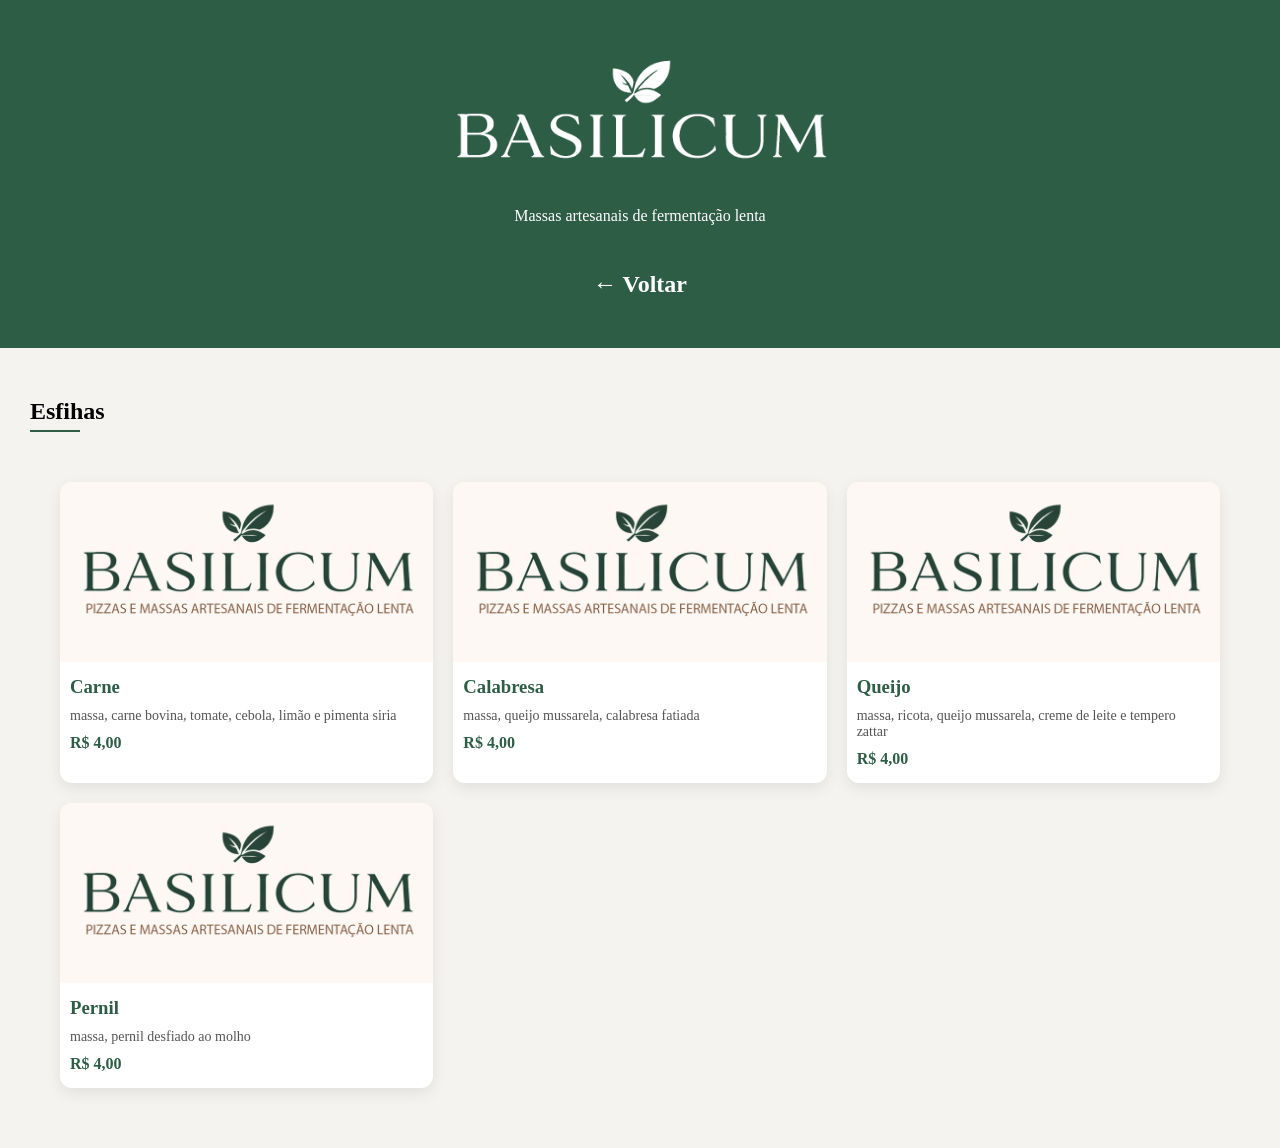
==== esfihas.html @ 0a45ecd9 "focaccia e esfihas" ====
<!DOCTYPE html>
<html lang="pt-br">
<head>
  <meta charset="UTF-8">
  <title>Esfihas - Basilicum</title>
  <link rel="stylesheet" href="style.css">
</head>
<body>

<header class="header">
  <img style="width: 431px; height: 157px;" src="Imagens\index\logosemfundoindex.png" alt="logo">
  <p>Massas artesanais de fermentação lenta</p>
  <p></p>
  <a href="index.html" class="voltar"><h2>← Voltar </h2></a>
</header>

<section class="pagina">
  <h1 class="titulo-secao">Esfihas</h1>
<section class="pagina-grid">

  <div class="item">
    <img src="Imagens\placeholder.png">
    <h3>Carne</h3>
    <p>massa, carne bovina, tomate, cebola, limão e pimenta siria</p>
    <div class="preco">R$ 4,00</div>
  </div>

  <div class="item">
    <img src="Imagens\placeholder.png">
    <h3>Calabresa</h3>
    <p>massa, queijo mussarela, calabresa fatiada </p>
    <div class="preco">R$ 4,00</div>
  </div>

  <div class="item">
    <img src="Imagens\placeholder.png">
    <h3>Queijo</h3>
    <p>massa, ricota, queijo mussarela, creme de leite e tempero zattar</p>
    <div class="preco">R$ 4,00</div>
  </div>

  <div class="item">
    <img src="Imagens\placeholder.png">
    <h3>Pernil</h3>
    <p>massa, pernil desfiado ao molho </p>
    <div class="preco">R$ 4,00</div>
  </div>



</body>
</html>
---- style.css ----
body {
  margin: 0;
  font-family: 'Georgia', serif;
  background: #f5f3ef;
}

/* HEADER */
.header {
  background: #2e5d46;
  color: white;
  text-align: center;
  padding: 30px 20px;
}

.header h1 {
  margin: 0;
  letter-spacing: 2px;
}
.titulo-secao::after {
  content: "";
  display: block;
  width: 50px;
  height: 2px;
  background: #2e5d46;
  margin-top: 5px;
}
/* GRID */
.container-produtos {
  display: grid;
  grid-template-columns: repeat(auto-fit, minmax(280px, 1fr));
  gap: 25px;
  padding: 30px;
}

/* CARD */
.card {
  text-decoration: none;
  color: inherit;
  background: white;
  border-radius: 15px;
  overflow: hidden;
  box-shadow: 0 8px 20px rgba(0,0,0,0.08);
  transition: 0.3s;
}

.card:hover {
  transform: translateY(-5px);
}

/* IMG */
.card img {
  width: 100%;
  height: 200px;
  object-fit: cover;
}

/* CONTENT */
.card-content {
  padding: 20px;
}

.tag {
  background: #2e5d46;
  color: white;
  font-size: 12px;
  padding: 5px 10px;
  border-radius: 20px;
}

.card h3 {
  margin: 10px 0;
  color: #2e5d46;
}

.preco {
  font-weight: bold;
  color: #2e5d46;
}

/* FOOTER */
.footer {
  text-align: center;
  padding: 20px;
  background: #ddd;
}

/* PÁGINA INTERNA */
.pagina {
  padding: 30px;
}

.produto-detalhe {
  display: grid;
  grid-template-columns: 1fr 1fr;
  gap: 30px;
}

.produto-detalhe img {
  width: 100%;
  border-radius: 10px;
}

.desc {
  color: #555;
}

/* BOTÃO VOLTAR */
.voltar {
  display: inline-block;
  margin-top: 10px;
  color: white;
  text-decoration: none;
}

.btn-whatsapp {
  position: fixed;
  bottom: 20px;
  right: 20px;
  background: #25d366;
  color: white;
  padding: 14px 18px;
  border-radius: 30px;
  text-decoration: none;
  font-weight: bold;
  font-size: 14px;
  box-shadow: 0 6px 15px rgba(0,0,0,0.25);
  transition: 0.3s;
}

.btn-whatsapp:hover {
  transform: scale(1.05);
}
.pagina-grid {
  display: grid;
  grid-template-columns: repeat(auto-fill, minmax(300px, 1fr));
  gap: 20px;
  padding: 30px;
}
.item {
  background: white;
  border-radius: 12px;
  overflow: hidden;
  padding-bottom: 15px;
  box-shadow: 0 5px 15px rgba(0,0,0,0.08);
  transition: 0.3s;
}

.item:hover {
  transform: translateY(-5px);
}

.item img {
  width: 100%;
  height: 180px;
  object-fit: cover;
}

.item h3 {
  margin: 10px;
  color: #2e5d46;
}

.item p {
  margin: 0 10px 10px;
  font-size: 14px;
  color: #555;
}

.item .preco {
  margin: 0 10px;
  font-weight: bold;
  color: #2e5d46;
}
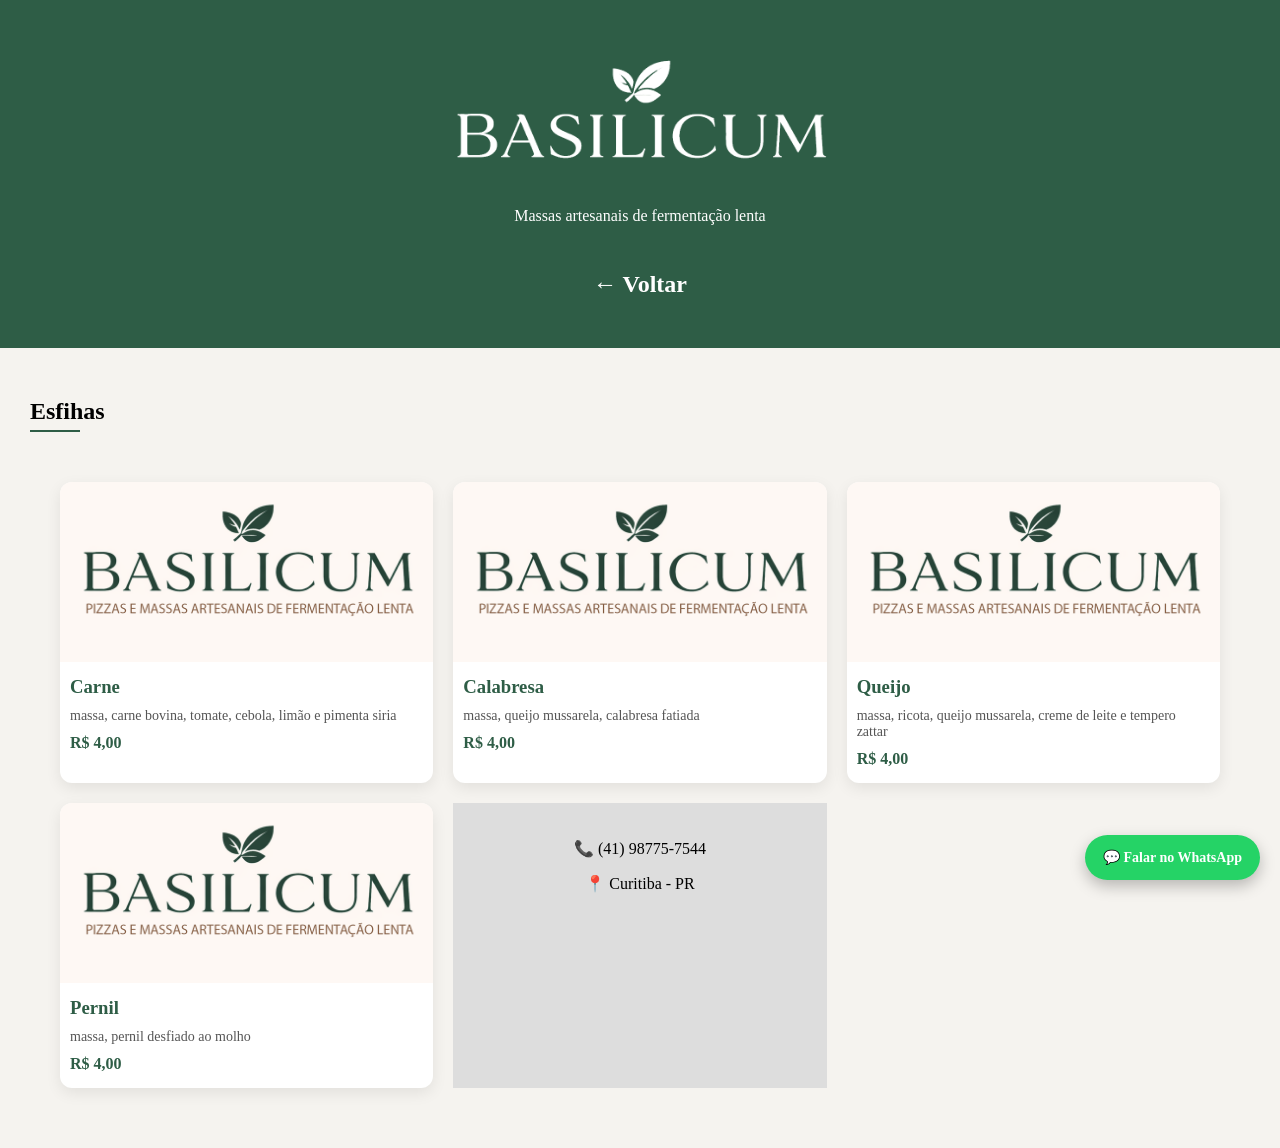
==== commit 9d6a4bb1: "add grupo e insta" ====
--- a/esfihas.html
+++ b/esfihas.html
@@ -46,7 +46,18 @@
     <div class="preco">R$ 4,00</div>
   </div>
 
+<a href="https://wa.me/5541987757544?text=Olá!%20Vim%20pelo%20site%20da%20Basilicum%20e%20gostaria%20de%20mais%20informações." 
+   class="btn-whatsapp" target="_blank">
+  💬 Falar no WhatsApp
+</a>
 
+<footer class="footer">
+  <p>📞 (41) 98775-7544</p>
+  <p>📍 Curitiba - PR</p>
+</footer>
+
+</body>
+</html>
 
 </body>
 </html>
--- a/style.css
+++ b/style.css
@@ -170,4 +170,40 @@
   margin: 0 10px;
   font-weight: bold;
   color: #2e5d46;
+}
+.botoes-social {
+  display: flex;
+  justify-content: center;
+  gap: 15px;
+  margin: 20px 0 30px;
+  flex-wrap: wrap;
+}
+
+.btn {
+  padding: 12px 20px;
+  border-radius: 25px;
+  text-decoration: none;
+  font-size: 14px;
+  font-weight: bold;
+  transition: 0.3s;
+  border: 1px solid transparent;
+}
+
+/* WhatsApp VIP */
+.btn.vip {
+  background: #2e5d46;
+  color: white;
+}
+
+/* Instagram */
+.btn.insta {
+  background: transparent;
+  color: #2e5d46;
+  border: 1px solid #2e5d46;
+}
+
+/* Hover */
+.btn:hover {
+  transform: translateY(-2px);
+  box-shadow: 0 5px 15px rgba(0,0,0,0.15);
 }
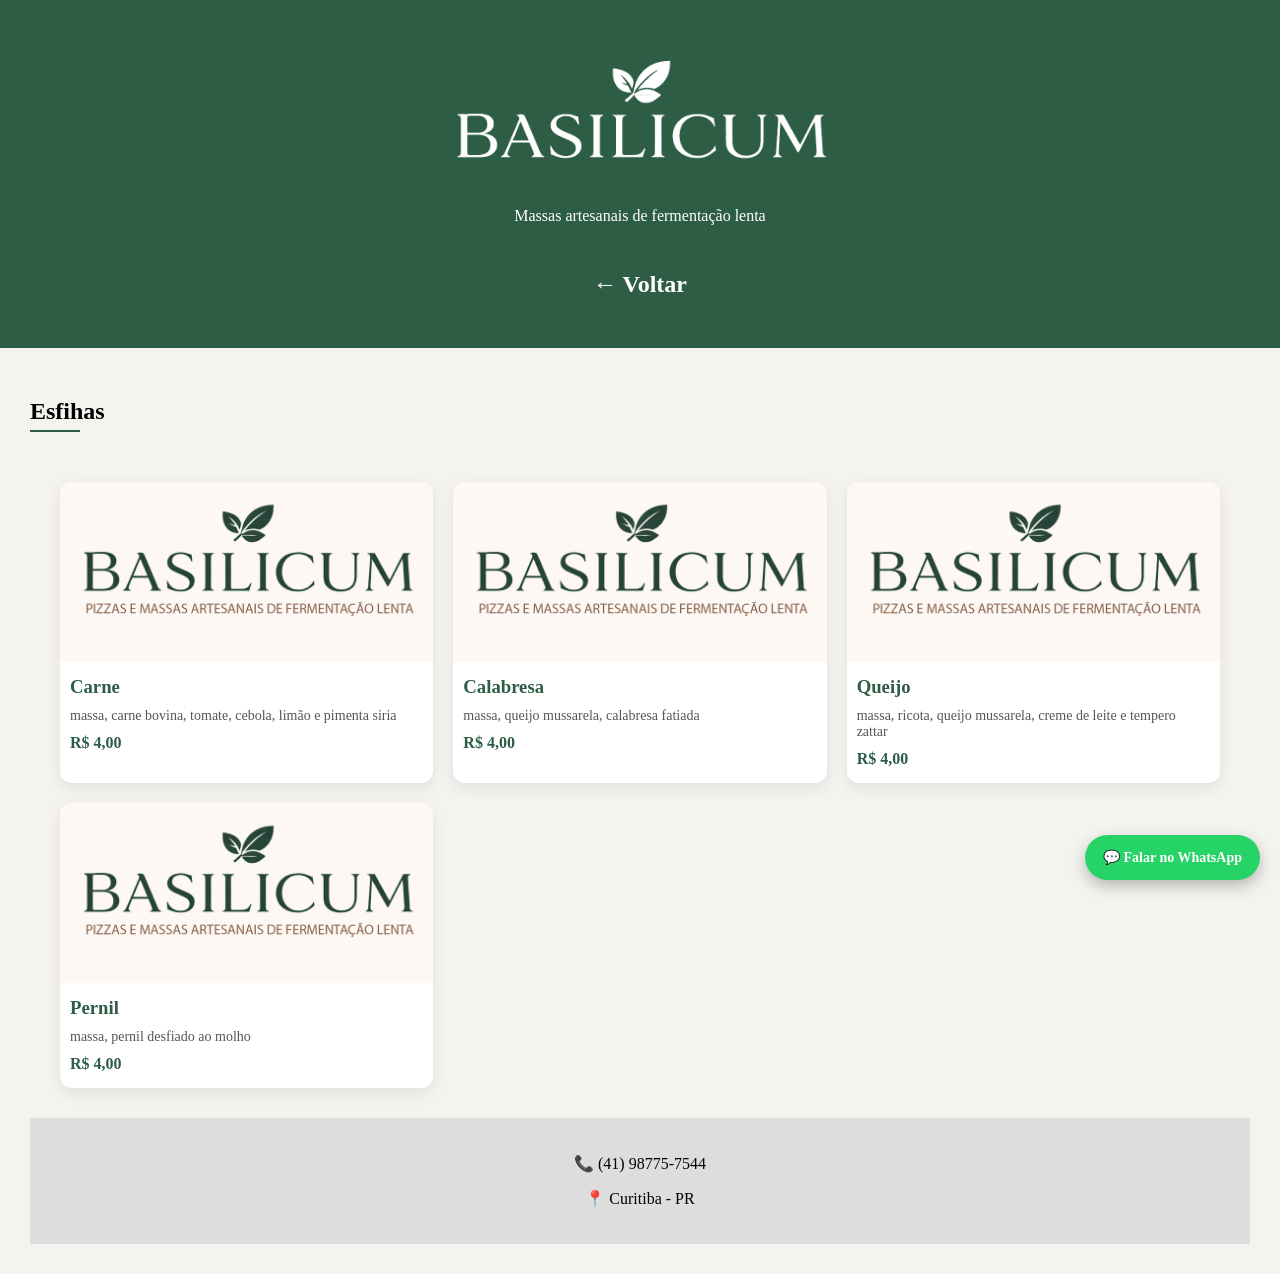
==== commit 53d25c77: "footer changes" ====
--- a/esfihas.html
+++ b/esfihas.html
@@ -13,7 +13,7 @@
   <p></p>
   <a href="index.html" class="voltar"><h2>← Voltar </h2></a>
 </header>
-
+</section>
 <section class="pagina">
   <h1 class="titulo-secao">Esfihas</h1>
 <section class="pagina-grid">
@@ -45,7 +45,7 @@
     <p>massa, pernil desfiado ao molho </p>
     <div class="preco">R$ 4,00</div>
   </div>
-
+</section>
 <a href="https://wa.me/5541987757544?text=Olá!%20Vim%20pelo%20site%20da%20Basilicum%20e%20gostaria%20de%20mais%20informações." 
    class="btn-whatsapp" target="_blank">
   💬 Falar no WhatsApp
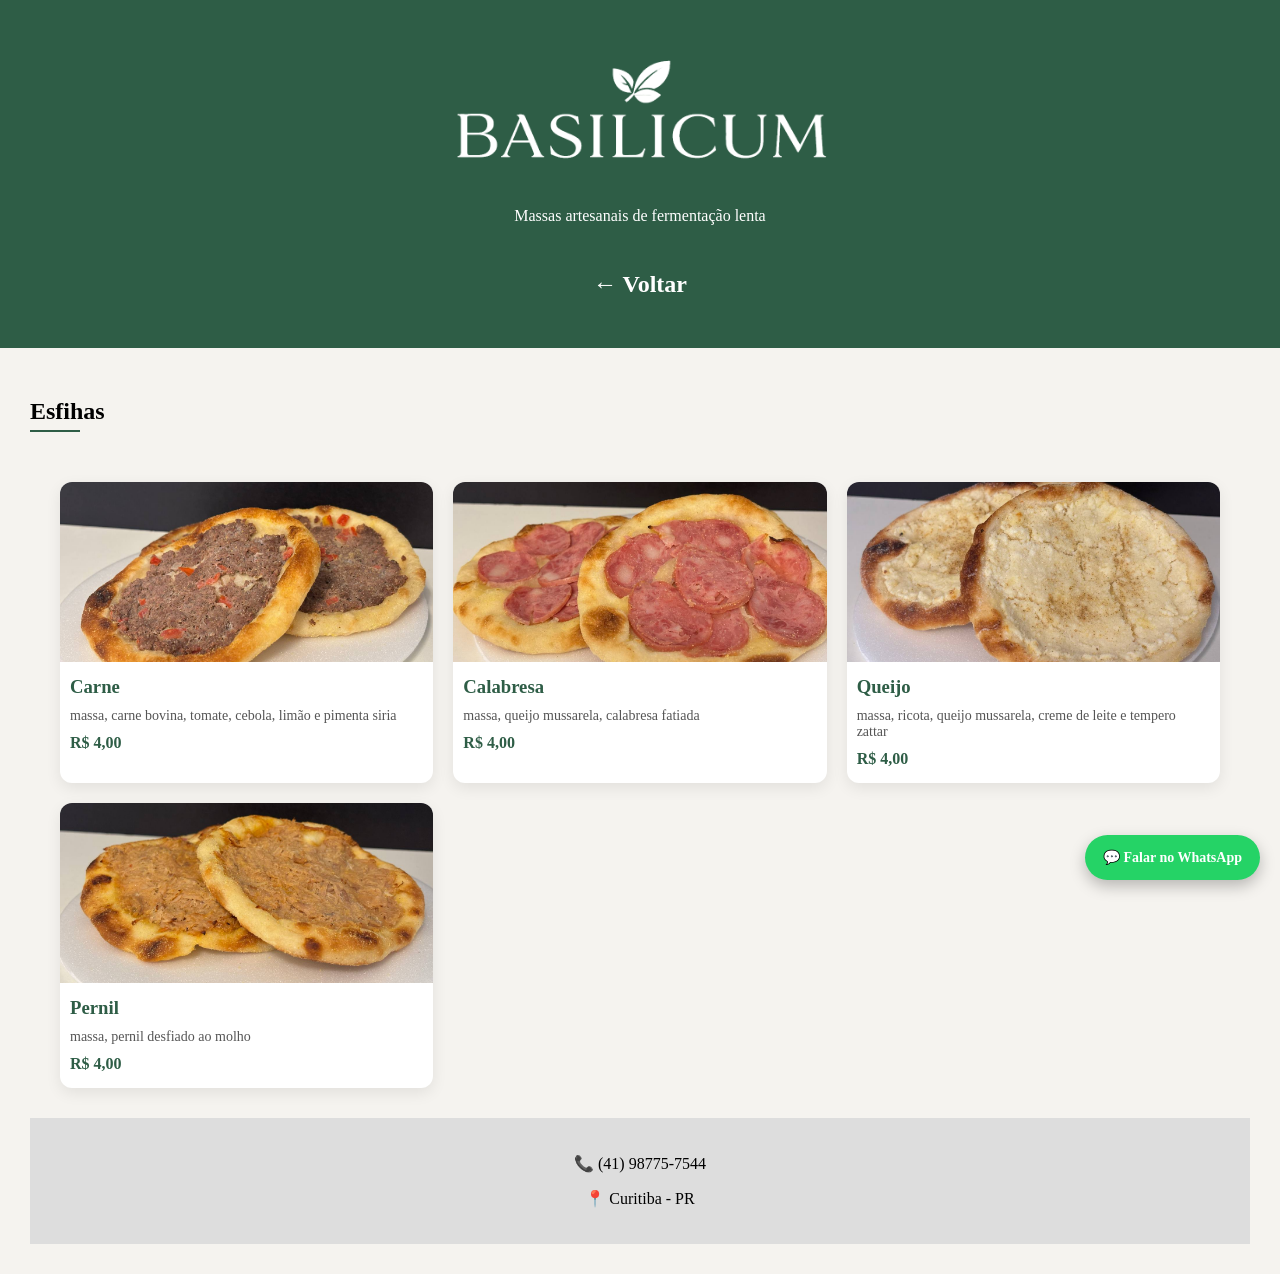
==== commit 9e8af166: "new fotos" ====
--- a/esfihas.html
+++ b/esfihas.html
@@ -13,39 +13,41 @@
   <p></p>
   <a href="index.html" class="voltar"><h2>← Voltar </h2></a>
 </header>
+
 </section>
 <section class="pagina">
   <h1 class="titulo-secao">Esfihas</h1>
 <section class="pagina-grid">
 
   <div class="item">
-    <img src="Imagens\placeholder.png">
+    <img src="Imagens\esfihas\ecarne.jpg">
     <h3>Carne</h3>
     <p>massa, carne bovina, tomate, cebola, limão e pimenta siria</p>
     <div class="preco">R$ 4,00</div>
   </div>
 
   <div class="item">
-    <img src="Imagens\placeholder.png">
+    <img src="Imagens\esfihas\ecalabresa.jpg">
     <h3>Calabresa</h3>
     <p>massa, queijo mussarela, calabresa fatiada </p>
     <div class="preco">R$ 4,00</div>
   </div>
 
   <div class="item">
-    <img src="Imagens\placeholder.png">
+    <img src="Imagens\esfihas\equeijo.jpg">
     <h3>Queijo</h3>
     <p>massa, ricota, queijo mussarela, creme de leite e tempero zattar</p>
     <div class="preco">R$ 4,00</div>
   </div>
 
   <div class="item">
-    <img src="Imagens\placeholder.png">
+    <img src="Imagens\esfihas\epernil.jpg">
     <h3>Pernil</h3>
     <p>massa, pernil desfiado ao molho </p>
     <div class="preco">R$ 4,00</div>
   </div>
 </section>
+
 <a href="https://wa.me/5541987757544?text=Olá!%20Vim%20pelo%20site%20da%20Basilicum%20e%20gostaria%20de%20mais%20informações." 
    class="btn-whatsapp" target="_blank">
   💬 Falar no WhatsApp
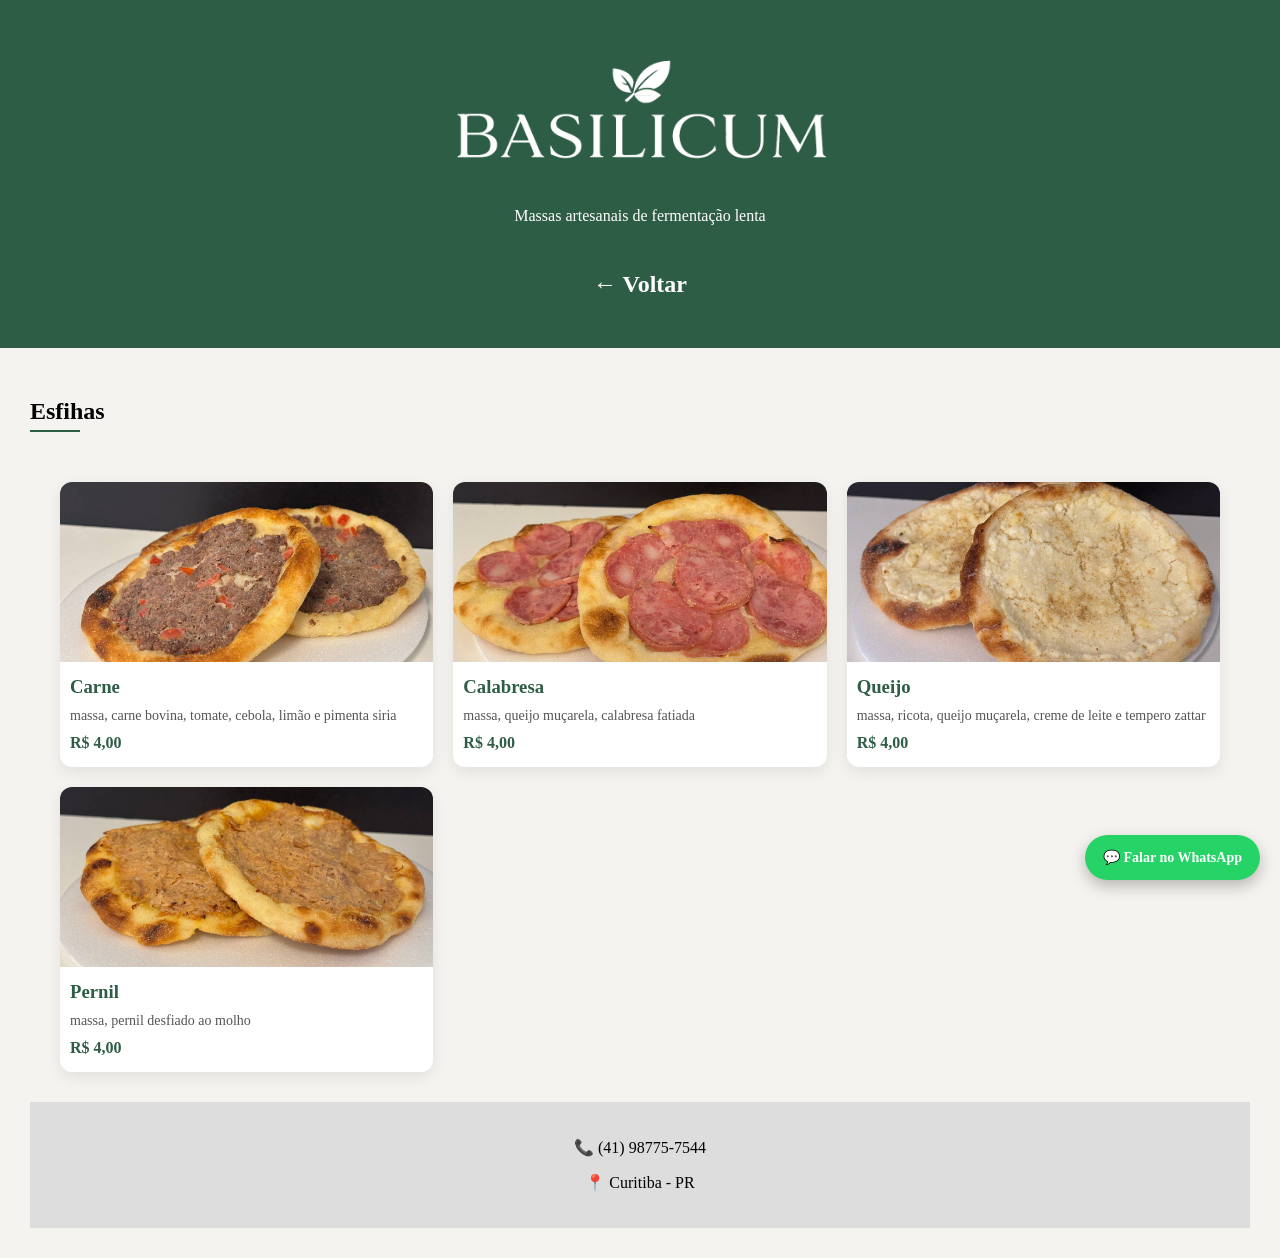
==== commit e04e3c12: "correção" ====
--- a/esfihas.html
+++ b/esfihas.html
@@ -29,14 +29,14 @@
   <div class="item">
     <img src="Imagens\esfihas\ecalabresa.jpg">
     <h3>Calabresa</h3>
-    <p>massa, queijo mussarela, calabresa fatiada </p>
+    <p>massa, queijo muçarela, calabresa fatiada </p>
     <div class="preco">R$ 4,00</div>
   </div>
 
   <div class="item">
     <img src="Imagens\esfihas\equeijo.jpg">
     <h3>Queijo</h3>
-    <p>massa, ricota, queijo mussarela, creme de leite e tempero zattar</p>
+    <p>massa, ricota, queijo muçarela, creme de leite e tempero zattar</p>
     <div class="preco">R$ 4,00</div>
   </div>
 
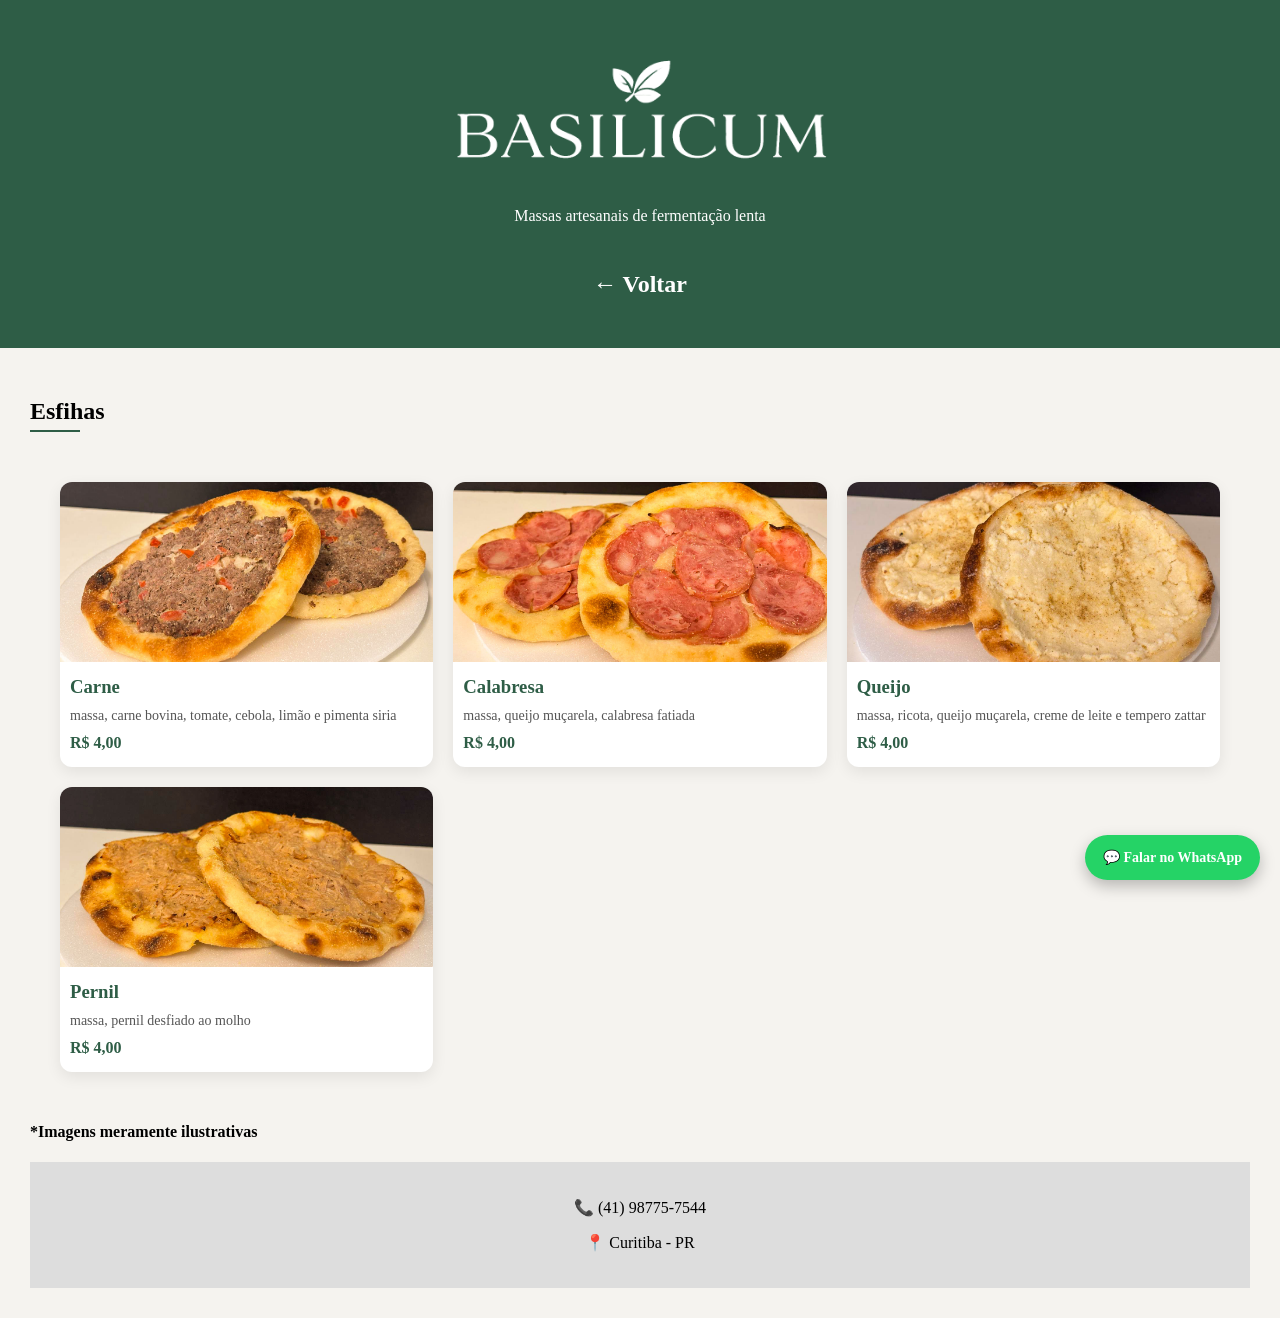
==== commit 187aca61: "imagens meramente ilustrativas" ====
--- a/esfihas.html
+++ b/esfihas.html
@@ -47,7 +47,7 @@
     <div class="preco">R$ 4,00</div>
   </div>
 </section>
-
+<h4>*Imagens meramente ilustrativas</h4>
 <a href="https://wa.me/5541987757544?text=Olá!%20Vim%20pelo%20site%20da%20Basilicum%20e%20gostaria%20de%20mais%20informações." 
    class="btn-whatsapp" target="_blank">
   💬 Falar no WhatsApp
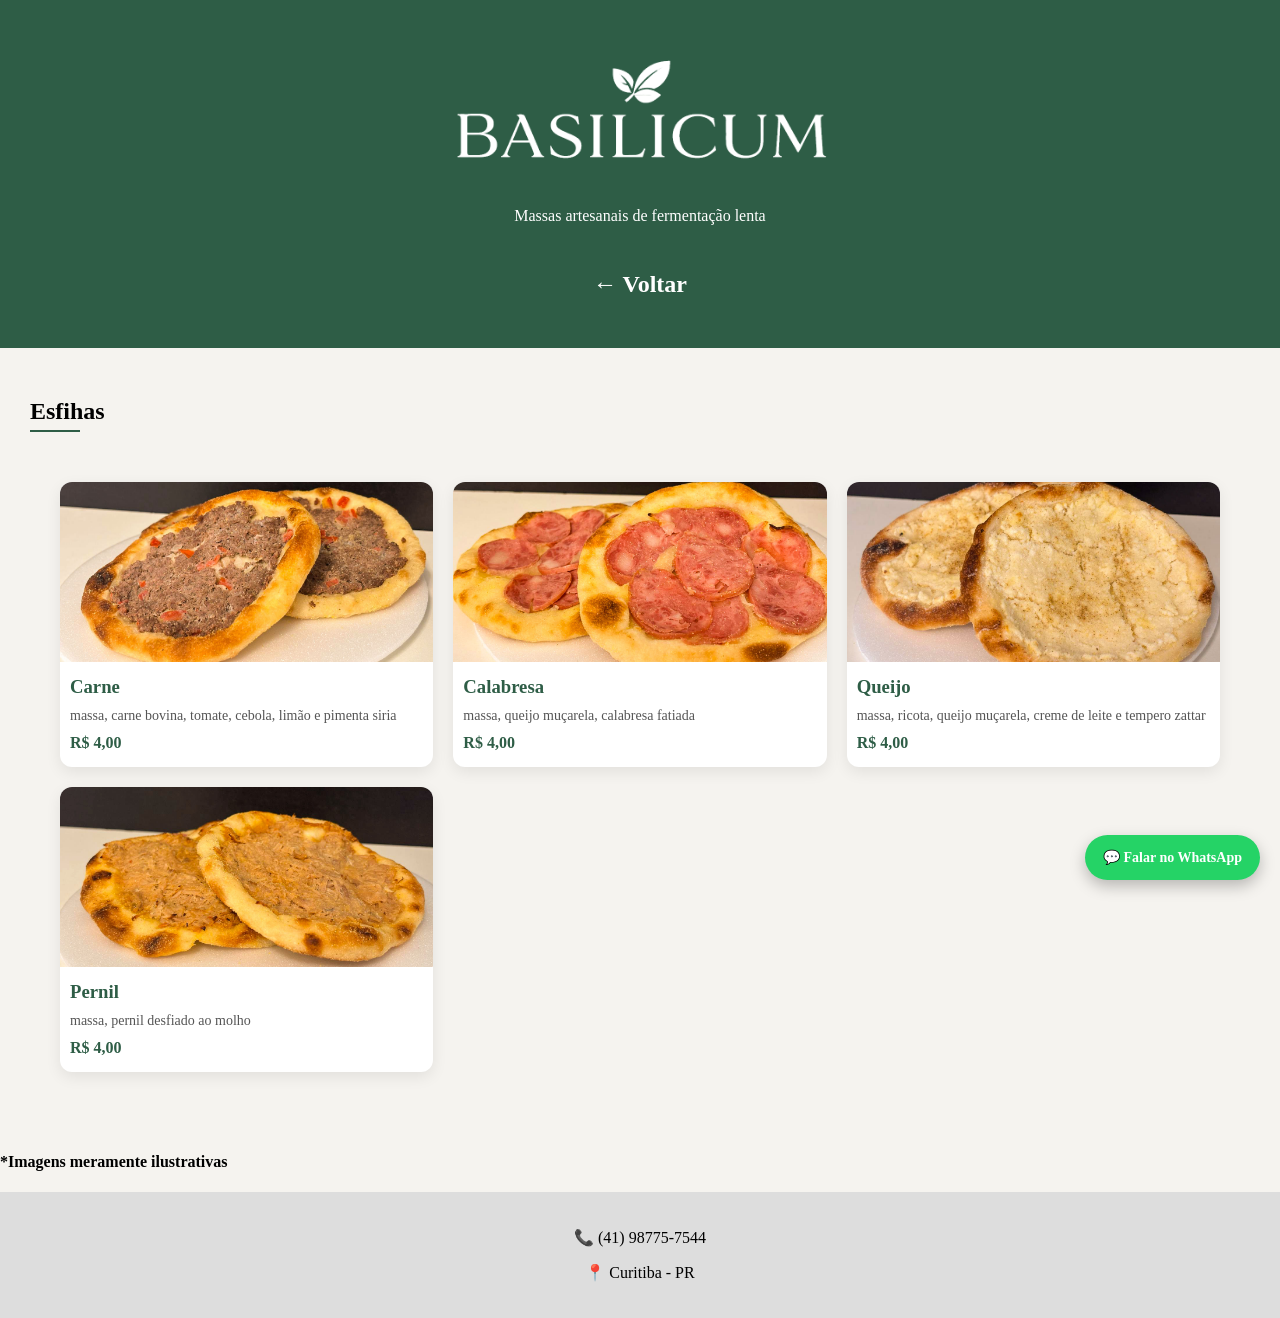
==== commit 3082e7c8: "update imagens ilustrativas" ====
--- a/esfihas.html
+++ b/esfihas.html
@@ -47,7 +47,7 @@
     <div class="preco">R$ 4,00</div>
   </div>
 </section>
-<h4>*Imagens meramente ilustrativas</h4>
+</section><h4>*Imagens meramente ilustrativas</h4></section>
 <a href="https://wa.me/5541987757544?text=Olá!%20Vim%20pelo%20site%20da%20Basilicum%20e%20gostaria%20de%20mais%20informações." 
    class="btn-whatsapp" target="_blank">
   💬 Falar no WhatsApp
